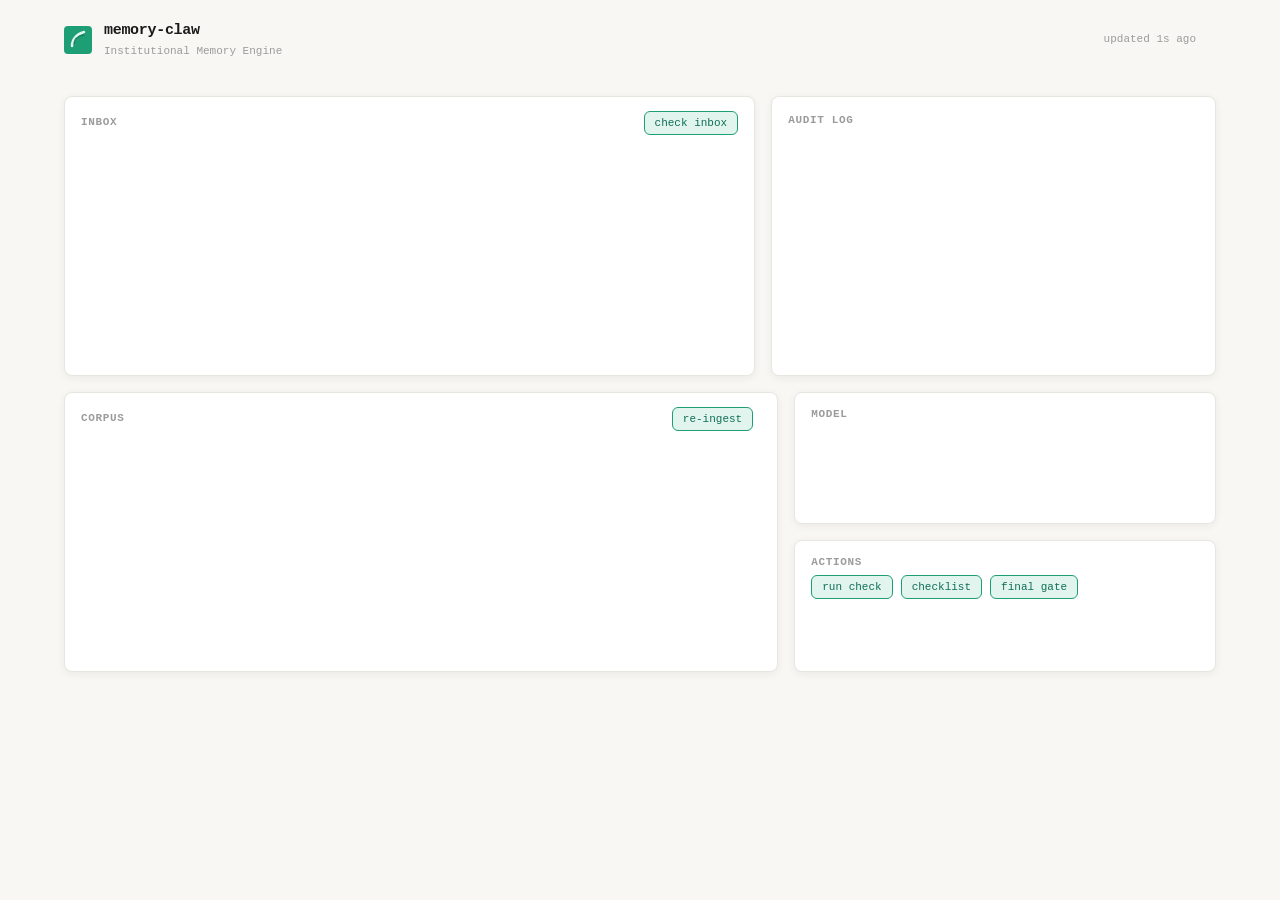
==== dashboard/static/index.html @ 3e333853 "added dashboard features" ====
<!DOCTYPE html>
<html lang="en">
<head>
  <meta charset="UTF-8" />
  <meta name="viewport" content="width=device-width, initial-scale=1" />
  <title>memory-claw</title>
  <style>
    :root {
      --teal-dark: #0F6E56;
      --teal: #1D9E75;
      --teal-light: #E1F5EE;
      --amber-dark: #BA7517;
      --amber-light: #FAEEDA;
      --purple-dark: #534AB7;
      --purple-light: #EEEDFE;
      --bg: #f8f7f4;
      --panel: #ffffff;
      --stat-bg: #f3f2ef;
      --border: #e8e6e0;
      --text: #1a1a1a;
      --secondary: #6b6b6b;
      --muted: #9b9b9b;
      --gray-bg: #eceae6;
      --gray-dot: #8a8a8a;
      --red: #c0392b;
      --blue: #2563eb;
      --font: ui-monospace, SFMono-Regular, Menlo, Monaco, Consolas, "Liberation Mono", monospace;
    }
    * { box-sizing: border-box; margin: 0; padding: 0; }
    body {
      font-family: var(--font);
      background: var(--bg);
      color: var(--text);
      font-size: 13px;
      line-height: 1.45;
      min-height: 100vh;
    }
    .wrap { max-width: 1200px; margin: 0 auto; padding: 20px 24px 32px; }
    .topbar {
      display: flex;
      align-items: center;
      justify-content: space-between;
      gap: 16px;
      margin-bottom: 20px;
      flex-wrap: wrap;
    }
    .brand { display: flex; align-items: center; gap: 12px; }
    .logo { width: 28px; height: 28px; flex-shrink: 0; }
    .brand-title { font-weight: 700; font-size: 15px; letter-spacing: -0.02em; }
    .brand-sub { font-size: 11px; color: var(--muted); margin-top: 2px; }
    .topbar-right { display: flex; align-items: center; gap: 10px; flex-wrap: wrap; }
    .updated { font-size: 11px; color: var(--muted); }
    .hostname { font-size: 11px; color: var(--secondary); }
    .pills { display: flex; gap: 8px; flex-wrap: wrap; }
    .pill {
      display: inline-flex;
      align-items: center;
      gap: 6px;
      padding: 4px 10px;
      border-radius: 999px;
      font-size: 11px;
      border: 1px solid var(--border);
      background: var(--panel);
    }
    .pill.ok { background: var(--teal-light); border-color: #b8e6d8; color: var(--teal-dark); }
    .pill.warn { background: var(--amber-light); border-color: #ecd9a8; color: var(--amber-dark); }
    .pill-dot { width: 6px; height: 6px; border-radius: 50%; background: currentColor; }
    .threshold-pill {
      font-size: 11px;
      color: var(--teal-dark);
      background: var(--teal-light);
      padding: 4px 10px;
      border-radius: 999px;
      border: 1px solid #b8e6d8;
    }
    .stats {
      display: grid;
      grid-template-columns: repeat(4, 1fr);
      gap: 12px;
      margin-bottom: 16px;
    }
    @media (max-width: 900px) { .stats { grid-template-columns: repeat(2, 1fr); } }
    .stat {
      background: var(--stat-bg);
      border-radius: 8px;
      padding: 16px 18px;
    }
    .stat-value { font-size: 28px; font-weight: 700; line-height: 1.1; }
    .stat-label { font-size: 12px; color: var(--secondary); margin-top: 4px; }
    .stat-sub { font-size: 10px; color: var(--muted); margin-top: 6px; }
    .row { display: flex; gap: 16px; margin-bottom: 16px; }
    .row-60-40 .col-left { flex: 0 0 60%; }
    .row-60-40 .col-right { flex: 0 0 calc(40% - 16px); }
    .row-62-38 .col-left { flex: 0 0 62%; }
    .row-62-38 .col-right { flex: 0 0 calc(38% - 16px); }
    @media (max-width: 900px) {
      .row { flex-direction: column; }
      .row .col-left, .row .col-right { flex: 1 1 auto !important; width: 100%; }
    }
    .panel {
      background: var(--panel);
      border: 1px solid var(--border);
      border-radius: 8px;
      box-shadow: 0 2px 8px rgba(0,0,0,0.06);
      padding: 14px 16px;
      height: 100%;
      min-height: 280px;
      display: flex;
      flex-direction: column;
    }
    .panel-header {
      display: flex;
      align-items: center;
      justify-content: space-between;
      margin-bottom: 12px;
      gap: 8px;
    }
    .panel-label {
      font-size: 11px;
      text-transform: uppercase;
      letter-spacing: 0.06em;
      color: var(--muted);
      font-weight: 600;
    }
    .btn-sm {
      font-family: var(--font);
      font-size: 11px;
      padding: 5px 10px;
      border-radius: 6px;
      border: 1px solid var(--teal);
      background: var(--teal-light);
      color: var(--teal-dark);
      cursor: pointer;
    }
    .btn-sm:hover { background: #d4f0e8; }
    .btn-sm:disabled { opacity: 0.6; cursor: wait; }
    .ingest-status {
      font-size: 11px;
      color: var(--teal-dark);
      margin-left: 8px;
      transition: opacity 0.4s ease;
    }
    .ingest-status.fade { opacity: 0; }
    .ingest-spinner { color: var(--muted); }
    .sparkbar {
      display: flex;
      align-items: flex-end;
      gap: 3px;
      height: 20px;
    }
    .sparkbar span {
      width: 4px;
      background: var(--teal);
      border-radius: 1px;
      min-height: 2px;
    }
    .list { flex: 1; overflow-y: auto; max-height: 420px; }
    .list-item {
      display: flex;
      gap: 10px;
      padding: 12px 0;
      border-bottom: 1px solid var(--border);
      align-items: flex-start;
    }
    .list-item.clickable { cursor: pointer; }
    .list-item.clickable:hover { background: #faf9f7; margin: 0 -8px; padding-left: 8px; padding-right: 8px; border-radius: 6px; }
    .list-item:last-child { border-bottom: none; }
    .icon-sq {
      width: 32px;
      height: 32px;
      border-radius: 6px;
      flex-shrink: 0;
      margin-top: 2px;
    }
    .icon-sq.new { background: var(--teal-light); }
    .icon-sq.sent { background: var(--purple-light); }
    .icon-sq.skipped { background: var(--gray-bg); }
    .icon-sq.processing { background: #dbeafe; }
    .item-body { flex: 1; min-width: 0; }
    .item-title { font-weight: 600; font-size: 13px; line-height: 1.3; }
    .item-filename { font-size: 10px; color: var(--muted); margin-top: 2px; }
    .item-summary { font-size: 11px; color: var(--secondary); margin-top: 6px; line-height: 1.4; }
    .item-meta-row { display: flex; flex-wrap: wrap; gap: 6px; align-items: center; margin-top: 6px; }
    .item-time { font-size: 10px; color: var(--muted); white-space: nowrap; padding-top: 2px; }
    .badge {
      display: inline-block;
      font-size: 10px;
      padding: 1px 6px;
      border-radius: 4px;
      text-transform: lowercase;
    }
    .badge.new { background: var(--teal-light); color: var(--teal-dark); }
    .badge.sent { background: var(--purple-light); color: var(--purple-dark); }
    .badge.skipped { background: var(--gray-bg); color: var(--secondary); }
    .badge.processing { background: #dbeafe; color: var(--blue); }
    .source-pill {
      font-size: 10px;
      padding: 2px 8px;
      border-radius: 4px;
      background: var(--purple-light);
      color: var(--purple-dark);
      border: 1px solid #d4d0f5;
    }
    .score-pill {
      font-size: 10px;
      padding: 2px 6px;
      border-radius: 4px;
      background: var(--teal-light);
      color: var(--teal-dark);
    }
    .channel-pill { font-size: 10px; color: var(--muted); }
    .tag {
      font-size: 10px;
      padding: 2px 6px;
      border-radius: 4px;
      margin-right: 8px;
      flex-shrink: 0;
    }
    .tag.policy { background: var(--teal-light); color: var(--teal-dark); }
    .tag.postmortem { background: var(--purple-light); color: var(--purple-dark); }
    .tag.contract { background: var(--amber-light); color: var(--amber-dark); }
    .tag.slack { background: #e8f4fc; color: #1e5a8a; }
    .tag.rfp { background: #fce8f0; color: #8a1e4a; }
    .tag.doc { background: var(--gray-bg); color: var(--secondary); }
    .audit-item {
      padding: 8px 0;
      border-bottom: 1px solid var(--border);
    }
    .audit-item.expandable { cursor: pointer; }
    .audit-item:last-child { border-bottom: none; }
    .audit-row-top { display: flex; gap: 8px; align-items: flex-start; }
    .audit-ts { color: var(--muted); width: 42px; flex-shrink: 0; font-size: 11px; }
    .audit-dot { width: 8px; height: 8px; border-radius: 50%; flex-shrink: 0; margin-top: 4px; }
    .audit-dot.ingest { background: var(--teal); }
    .audit-dot.slack_sent { background: var(--purple-dark); }
    .audit-dot.skipped { background: var(--gray-dot); }
    .audit-dot.error { background: var(--red); }
    .audit-dot.other { background: var(--muted); }
    .audit-body { flex: 1; min-width: 0; }
    .audit-label { font-size: 11px; color: var(--text); font-weight: 600; }
    .audit-preview {
      font-size: 11px;
      color: var(--secondary);
      margin-top: 4px;
      line-height: 1.4;
      display: -webkit-box;
      -webkit-line-clamp: 2;
      -webkit-box-orient: vertical;
      overflow: hidden;
    }
    .audit-sub { font-size: 10px; color: var(--muted); margin-top: 3px; }
    .audit-sub.error { color: var(--red); }
    .audit-toggle { font-size: 10px; color: var(--teal); margin-top: 4px; display: inline-block; }
    .audit-full {
      margin-top: 8px;
      padding: 10px 12px;
      background: var(--stat-bg);
      border-radius: 6px;
      border: 1px solid var(--border);
      font-size: 11px;
      line-height: 1.5;
      white-space: pre-wrap;
      word-break: break-word;
    }
    .corpus-row {
      display: flex;
      align-items: center;
      padding: 8px 0;
      border-bottom: 1px solid var(--border);
      font-size: 12px;
    }
    .corpus-row:last-child { border-bottom: none; }
    .corpus-name { flex: 1; overflow: hidden; text-overflow: ellipsis; white-space: nowrap; }
    .corpus-chunks { color: var(--muted); font-size: 11px; margin-left: 8px; }
    .stack-right { display: flex; flex-direction: column; gap: 16px; height: 100%; }
    .panel-compact { min-height: auto; }
    .kv-table { width: 100%; font-size: 12px; }
    .kv-table tr td { padding: 6px 0; border-bottom: 1px solid var(--border); }
    .kv-table tr:last-child td { border-bottom: none; }
    .kv-table td:first-child { color: var(--muted); width: 38%; }
    .kv-table td:last-child { color: var(--text); word-break: break-all; }
    .actions { display: flex; gap: 8px; flex-wrap: wrap; margin-top: 4px; }
    .empty {
      padding: 24px 12px;
      text-align: center;
      color: var(--muted);
      font-size: 12px;
    }
  </style>
</head>
<body>
  <div class="wrap">
    <header class="topbar">
      <div class="brand">
        <svg class="logo" viewBox="0 0 28 28" fill="none" xmlns="http://www.w3.org/2000/svg" aria-hidden="true">
          <rect width="28" height="28" rx="4" fill="#1D9E75"/>
          <path d="M8 20C8 14 12 8 20 6" stroke="#E1F5EE" stroke-width="2.5" stroke-linecap="round"/>
          <path d="M10 18C10 13 14 10 20 9" stroke="#0F6E56" stroke-width="1.5" stroke-linecap="round" opacity="0.6"/>
        </svg>
        <div>
          <div class="brand-title">memory-claw</div>
          <div class="brand-sub">Institutional Memory Engine</div>
        </div>
      </div>
      <div class="topbar-right">
        <span class="updated" id="updated">updated —</span>
        <span class="hostname" id="hostname"></span>
        <div class="pills" id="status-pills"></div>
      </div>
    </header>

    <section class="stats" id="stats"></section>

    <section class="row row-60-40">
      <div class="col-left">
        <div class="panel">
          <div class="panel-header">
            <span class="panel-label">inbox</span>
            <button type="button" class="btn-sm" id="btn-check-inbox" onclick="window.location.href='/inbox'">check inbox</button>
          </div>
          <div class="list" id="inbox-list"></div>
        </div>
      </div>
      <div class="col-right">
        <div class="panel">
          <div class="panel-header">
            <span class="panel-label">audit log</span>
            <div class="sparkbar" id="sparkbar"></div>
          </div>
          <div class="list" id="audit-list"></div>
        </div>
      </div>
    </section>

    <section class="row row-62-38">
      <div class="col-left">
        <div class="panel">
          <div class="panel-header">
            <span class="panel-label">corpus</span>
            <span style="display:flex;align-items:center">
              <button type="button" class="btn-sm" id="btn-reingest">re-ingest</button>
              <span class="ingest-status" id="ingest-status" aria-live="polite"></span>
            </span>
          </div>
          <div class="list" id="corpus-list"></div>
        </div>
      </div>
      <div class="col-right">
        <div class="stack-right">
          <div class="panel panel-compact">
            <span class="panel-label">model</span>
            <table class="kv-table" id="model-table"></table>
          </div>
          <div class="panel panel-compact">
            <span class="panel-label">actions</span>
            <div class="actions">
              <button type="button" class="btn-sm" id="btn-run-check" onclick="window.location.href='/inbox'">run check</button>
              <button type="button" class="btn-sm" id="btn-checklist" onclick="window.location.href='/checklist'">checklist</button>
              <button type="button" class="btn-sm" id="btn-final-gate" onclick="window.location.href='/final-gate'">final gate</button>
            </div>
          </div>
        </div>
      </div>
    </section>
  </div>

  <script>
    const POLL_MS = 8000;
    let lastFetch = Date.now();
    let auditExpanded = new Set();

    function esc(s) {
      const d = document.createElement("div");
      d.textContent = s == null ? "" : String(s);
      return d.innerHTML;
    }

    function sourceBasename(src) {
      if (!src) return "";
      const parts = src.split("/");
      return parts[parts.length - 1] || src;
    }

    function buildSparkbar(events) {
      const recent = events.slice(-7);
      const buckets = new Map();
      recent.forEach((ev) => {
        if (!ev.ts) return;
        const h = String(ev.ts).split(":")[0] || "0";
        buckets.set(h, (buckets.get(h) || 0) + 1);
      });
      const counts = recent.length ? [...buckets.values()] : [0, 0, 0, 0, 0, 0, 0];
      while (counts.length < 7) counts.push(0);
      return counts.slice(0, 7);
    }

    function auditDotClass(ev) {
      const t = (ev.event || "").toLowerCase();
      if (t.includes("ingest")) return "ingest";
      if (t === "slack_sent") return "slack_sent";
      if (t.includes("skipped")) return "skipped";
      if (t.includes("error") || ev.error) return "error";
      return "other";
    }

    function auditLabel(ev) {
      const t = ev.event || "event";
      if (t === "slack_sent") return "slack_sent";
      if (t.includes("skipped")) return "skipped";
      if (t.includes("ingest")) return "ingest";
      if (ev.error) return "error";
      return t;
    }

    function renderStatus(data) {
      const pills = [
        { label: "OpenClaw", ok: data.openclaw_ok },
        { label: "Ollama", ok: data.ollama_ok },
        { label: "Chroma", ok: data.chroma_ok },
        { label: "Slack", ok: data.slack_ok },
        { label: "Webhook", ok: data.slack_webhook_ok },
      ];
      const threshold = data.relevance_threshold != null
        ? `<span class="threshold-pill">gate ${Number(data.relevance_threshold).toFixed(2)}</span>`
        : "";
      document.getElementById("status-pills").innerHTML = pills
        .map((p) => `<span class="pill ${p.ok ? "ok" : "warn"}"><span class="pill-dot"></span>${esc(p.label)}</span>`)
        .join("") + threshold;
      document.getElementById("hostname").textContent = data.machine || "";
    }

    function renderStats(data) {
      const cards = [
        { label: "Corpus docs", value: data.corpus_docs, sub: "company/corpus/" },
        { label: "Inbox queue", value: data.inbox_unprocessed, sub: `${data.inbox_total} total in inbox` },
        { label: "Slack sent", value: data.slack_sent, sub: "audit_log.jsonl slack_sent" },
        { label: "Vector chunks", value: data.vector_chunks, sub: "chroma_db / org_memory" },
      ];
      document.getElementById("stats").innerHTML = cards
        .map(
          (c) => `<div class="stat"><div class="stat-value">${esc(c.value)}</div><div class="stat-label">${esc(c.label)}</div><div class="stat-sub">${esc(c.sub)}</div></div>`
        )
        .join("");
    }

    function renderInbox(items) {
      const el = document.getElementById("inbox-list");
      if (!items.length) {
        el.innerHTML = '<div class="empty">No inbox files yet — drop drafts in company/inbox/</div>';
        return;
      }
      el.innerHTML = items
        .map((item) => {
          const pills = [];
          if (item.matched_source) pills.push(`<span class="source-pill">${esc(sourceBasename(item.matched_source))}</span>`);
          if (item.score != null) pills.push(`<span class="score-pill">${esc(Number(item.score).toFixed(2))}</span>`);
          if (item.slack_channel && item.status === "sent") pills.push(`<span class="channel-pill">${esc(item.slack_channel)}</span>`);
          return `<div class="list-item clickable" onclick="window.location.href='/inbox#${encodeURIComponent(item.path)}'">
            <div class="icon-sq ${esc(item.status)}"></div>
            <div class="item-body">
              <div class="item-title">${esc(item.title)} <span class="badge ${esc(item.status)}">${esc(item.status)}</span></div>
              <div class="item-filename">${esc(item.name)}</div>
              <div class="item-summary">${esc(item.summary)}</div>
              ${pills.length ? `<div class="item-meta-row">${pills.join("")}</div>` : ""}
            </div>
            <span class="item-time">${esc(item.mtime_ago)}</span>
          </div>`;
        })
        .join("");
    }

    function renderAudit(events) {
      const heights = buildSparkbar(events);
      const maxH = Math.max(...heights, 1);
      document.getElementById("sparkbar").innerHTML = heights
        .map((h) => `<span style="height:${Math.max(2, (h / maxH) * 18)}px"></span>`)
        .join("");

      const el = document.getElementById("audit-list");
      const show = events.slice(-20).reverse();
      if (!show.length) {
        el.innerHTML = '<div class="empty">No audit events — audit_log.jsonl</div>';
        return;
      }

      el.innerHTML = show
        .map((ev) => {
          const key = `${ev.ts || ""}|${ev.event}|${ev.draft || ""}|${(ev.message_preview || "").slice(0, 24)}`;
          const expanded = auditExpanded.has(key);
          const isSlack = ev.event === "slack_sent" && ev.full_message;
          let sub = "";
          if (ev.event === "skipped" && ev.draft) sub = `<div class="audit-sub">skipped draft: ${esc(ev.draft)}</div>`;
          else if (ev.ingest_detail) sub = `<div class="audit-sub">${esc(ev.ingest_detail)}</div>`;
          else if (ev.error) sub = `<div class="audit-sub error">${esc(ev.error)}</div>`;
          else if (ev.source && ev.event !== "slack_sent") sub = `<div class="audit-sub">${esc(sourceBasename(ev.source))}</div>`;
          const preview = ev.message_preview ? `<div class="audit-preview">${esc(ev.message_preview)}</div>` : "";
          const toggle = isSlack ? `<span class="audit-toggle">${expanded ? "hide message ▴" : "view full message ▾"}</span>` : "";
          const full = isSlack && expanded ? `<div class="audit-full">${esc(ev.full_message)}</div>` : "";
          return `<div class="audit-item ${isSlack ? "expandable" : ""}" data-audit-key="${esc(key)}">
            <div class="audit-row-top">
              <span class="audit-ts">${esc(ev.ts || "—")}</span>
              <span class="audit-dot ${auditDotClass(ev)}"></span>
              <div class="audit-body">
                <div class="audit-label">${esc(auditLabel(ev))}</div>
                ${preview}${sub}${toggle}${full}
              </div>
            </div>
          </div>`;
        })
        .join("");

      el.querySelectorAll(".audit-item.expandable").forEach((node) => {
        node.addEventListener("click", () => {
          const key = node.getAttribute("data-audit-key");
          if (auditExpanded.has(key)) auditExpanded.delete(key);
          else auditExpanded.add(key);
          renderAudit(window._auditEvents || []);
        });
      });
    }

    function renderCorpus(items) {
      const el = document.getElementById("corpus-list");
      if (!items.length) {
        el.innerHTML = '<div class="empty">No corpus documents — add files under company/corpus/</div>';
        return;
      }
      el.innerHTML = items
        .map(
          (item) => `<div class="corpus-row">
            <span class="tag ${esc(item.tag)}">${esc(item.tag)}</span>
            <span class="corpus-name">${esc(item.name)}</span>
            <span class="corpus-chunks">${esc(item.chunks)} chunks</span>
          </div>`
        )
        .join("");
    }

    function renderModel(data) {
      const rows = [
        ["inference", data.inference_model],
        ["embeddings", data.embedding_model],
        ["ollama", data.ollama_url],
        ["relevance gate", data.relevance_threshold],
        ["top_k", data.top_k],
        ["chunk_size", data.chunk_size],
        ["chunk_overlap", data.chunk_overlap],
        ["vector db", data.vector_db],
        ["driver", data.driver],
      ];
      document.getElementById("model-table").innerHTML = rows
        .map(([k, v]) => `<tr><td>${esc(k)}</td><td>${esc(v)}</td></tr>`)
        .join("");
    }

    function setUpdated() {
      const sec = Math.floor((Date.now() - lastFetch) / 1000);
      document.getElementById("updated").textContent = `updated ${sec}s ago`;
    }

    async function refresh() {
      try {
        const [status, stats, inbox, corpus, audit, model] = await Promise.all([
          fetch("/api/status").then((r) => r.json()),
          fetch("/api/stats").then((r) => r.json()),
          fetch("/api/inbox").then((r) => r.json()),
          fetch("/api/corpus").then((r) => r.json()),
          fetch("/api/audit").then((r) => r.json()),
          fetch("/api/model").then((r) => r.json()),
        ]);
        lastFetch = Date.now();
        window._auditEvents = audit;
        renderStatus(status);
        renderStats(stats);
        renderInbox(inbox);
        renderCorpus(corpus);
        renderAudit(audit);
        renderModel(model);
        setUpdated();
      } catch (e) {
        console.error(e);
      }
    }

    async function runReingest() {
      const btn = document.getElementById("btn-reingest");
      const statusEl = document.getElementById("ingest-status");
      btn.disabled = true;
      statusEl.classList.remove("fade");
      statusEl.innerHTML = '<span class="ingest-spinner">...</span>';
      try {
        const data = await fetch("/api/run/ingest", { method: "POST" }).then((r) => r.json());
        const msg = data.added > 0
          ? `✓ ${data.added} doc${data.added === 1 ? "" : "s"} added`
          : "✓ already up to date";
        statusEl.textContent = msg;
        refresh();
      } catch (e) {
        statusEl.textContent = "✗ ingest failed";
      } finally {
        btn.disabled = false;
        setTimeout(() => statusEl.classList.add("fade"), 4000);
        setTimeout(() => { statusEl.textContent = ""; statusEl.classList.remove("fade"); }, 4500);
      }
    }

    document.getElementById("btn-reingest").addEventListener("click", runReingest);

    refresh();
    setInterval(refresh, POLL_MS);
    setInterval(setUpdated, 1000);
  </script>
</body>
</html>
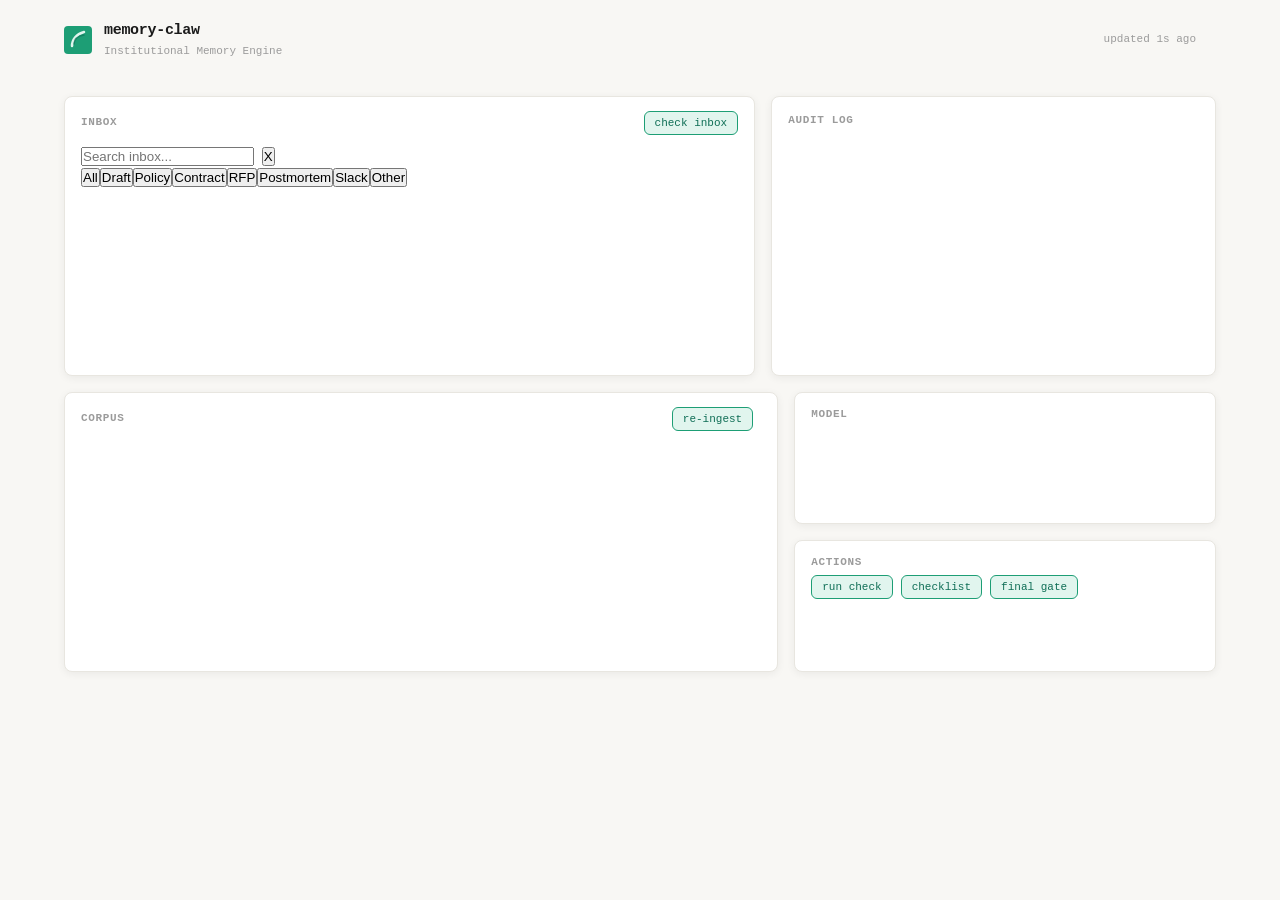
==== commit 4aeba298: "feat: add inbox search/filter and reingest error UX" ====
--- a/dashboard/static/index.html
+++ b/dashboard/static/index.html
@@ -287,6 +287,7 @@
       font-size: 12px;
     }
   </style>
+  <link rel="stylesheet" href="/static/controls.css" />
 </head>
 <body>
   <div class="wrap">
@@ -317,6 +318,13 @@
           <div class="panel-header">
             <span class="panel-label">inbox</span>
             <button type="button" class="btn-sm" id="btn-check-inbox" onclick="window.location.href='/inbox'">check inbox</button>
+          </div>
+          <div class="inbox-controls">
+            <div class="search-wrap">
+              <input class="search-input" id="inbox-search" type="search" placeholder="Search inbox..." autocomplete="off" />
+              <button class="search-clear" id="inbox-search-clear" type="button" aria-label="Clear search">X</button>
+            </div>
+            <div class="filter-bar" id="inbox-filter-bar"></div>
           </div>
           <div class="list" id="inbox-list"></div>
         </div>
@@ -368,6 +376,14 @@
     const POLL_MS = 8000;
     let lastFetch = Date.now();
     let auditExpanded = new Set();
+    const INBOX_FILTERS = [
+      ["all", "All"], ["draft", "Draft"], ["policy", "Policy"],
+      ["contract", "Contract"], ["rfp", "RFP"], ["postmortem", "Postmortem"],
+      ["slack", "Slack"], ["other", "Other"],
+    ];
+    let inboxTypeFilter = "all";
+    let inboxSearchTerm = "";
+    let inboxSearchTimer = null;
 
     function esc(s) {
       const d = document.createElement("div");
@@ -379,6 +395,57 @@
       if (!src) return "";
       const parts = src.split("/");
       return parts[parts.length - 1] || src;
+    }
+
+    function renderInboxFilters() {
+      document.getElementById("inbox-filter-bar").innerHTML = INBOX_FILTERS
+        .map(([val, label]) =>
+          `<button type="button" class="filter-btn ${val === inboxTypeFilter ? "active" : ""}" data-filter="${esc(val)}">${esc(label)}</button>`
+        ).join("");
+      document.querySelectorAll("#inbox-filter-bar .filter-btn").forEach((btn) => {
+        btn.addEventListener("click", () => {
+          inboxTypeFilter = btn.dataset.filter || "all";
+          renderInboxFilters();
+          applyInboxFilters();
+        });
+      });
+    }
+
+    function applyInboxFilters() {
+      const rows = [...document.querySelectorAll("#inbox-list .list-item")];
+      let visible = 0;
+      rows.forEach((row) => {
+        const typeOk = inboxTypeFilter === "all" || row.dataset.type === inboxTypeFilter;
+        const textOk = !inboxSearchTerm || (row.dataset.search || "").includes(inboxSearchTerm);
+        row.hidden = !(typeOk && textOk);
+        if (!row.hidden) visible++;
+      });
+      const old = document.querySelector("#inbox-list .filtered-empty");
+      if (old) old.remove();
+      if (rows.length && !visible) {
+        document.getElementById("inbox-list").insertAdjacentHTML("beforeend",
+          '<div class="filtered-empty">No inbox items match filters</div>');
+      }
+    }
+
+    function setupInboxSearch() {
+      const input = document.getElementById("inbox-search");
+      const clear = document.getElementById("inbox-search-clear");
+      input.addEventListener("input", () => {
+        clear.classList.toggle("visible", input.value.length > 0);
+        clearTimeout(inboxSearchTimer);
+        inboxSearchTimer = setTimeout(() => {
+          inboxSearchTerm = input.value.trim().toLowerCase();
+          applyInboxFilters();
+        }, 200);
+      });
+      clear.addEventListener("click", () => {
+        input.value = "";
+        inboxSearchTerm = "";
+        clear.classList.remove("visible");
+        applyInboxFilters();
+        input.focus();
+      });
     }
 
     function buildSparkbar(events) {
@@ -455,7 +522,10 @@
           if (item.matched_source) pills.push(`<span class="source-pill">${esc(sourceBasename(item.matched_source))}</span>`);
           if (item.score != null) pills.push(`<span class="score-pill">${esc(Number(item.score).toFixed(2))}</span>`);
           if (item.slack_channel && item.status === "sent") pills.push(`<span class="channel-pill">${esc(item.slack_channel)}</span>`);
-          return `<div class="list-item clickable" onclick="window.location.href='/inbox#${encodeURIComponent(item.path)}'">
+          const itemType = item.type || "other";
+          const searchText = [item.path, item.name, item.title, item.matched_source, sourceBasename(item.matched_source), item.summary]
+            .filter(Boolean).map(s => String(s).toLowerCase()).join(" ");
+          return `<div class="list-item clickable" data-type="${esc(itemType)}" data-search="${esc(searchText)}" onclick="window.location.href='/inbox#${encodeURIComponent(item.path)}'">
             <div class="icon-sq ${esc(item.status)}"></div>
             <div class="item-body">
               <div class="item-title">${esc(item.title)} <span class="badge ${esc(item.status)}">${esc(item.status)}</span></div>
@@ -467,6 +537,7 @@
           </div>`;
         })
         .join("");
+      applyInboxFilters();
     }
 
     function renderAudit(events) {
@@ -589,14 +660,20 @@
       statusEl.classList.remove("fade");
       statusEl.innerHTML = '<span class="ingest-spinner">...</span>';
       try {
-        const data = await fetch("/api/run/ingest", { method: "POST" }).then((r) => r.json());
-        const msg = data.added > 0
-          ? `✓ ${data.added} doc${data.added === 1 ? "" : "s"} added`
-          : "✓ already up to date";
-        statusEl.textContent = msg;
-        refresh();
+        const response = await fetch("/api/run/ingest", { method: "POST" });
+        const data = await response.json();
+        if (!response.ok || data.ok === false) {
+          throw new Error(data.error || `HTTP ${response.status}`);
+        }
+        const added = Number(data.added || 0);
+        statusEl.textContent = `✓ ${added} doc${added === 1 ? "" : "s"} added`;
+        await Promise.all([
+          fetch("/api/stats").then((r) => r.json()).then(renderStats),
+          fetch("/api/corpus").then((r) => r.json()).then(renderCorpus),
+        ]);
       } catch (e) {
-        statusEl.textContent = "✗ ingest failed";
+        statusEl.classList.add("error");
+        statusEl.textContent = `✗ ${e.message || "ingest failed"}`;
       } finally {
         btn.disabled = false;
         setTimeout(() => statusEl.classList.add("fade"), 4000);
@@ -606,6 +683,8 @@
 
     document.getElementById("btn-reingest").addEventListener("click", runReingest);
 
+    renderInboxFilters();
+    setupInboxSearch();
     refresh();
     setInterval(refresh, POLL_MS);
     setInterval(setUpdated, 1000);
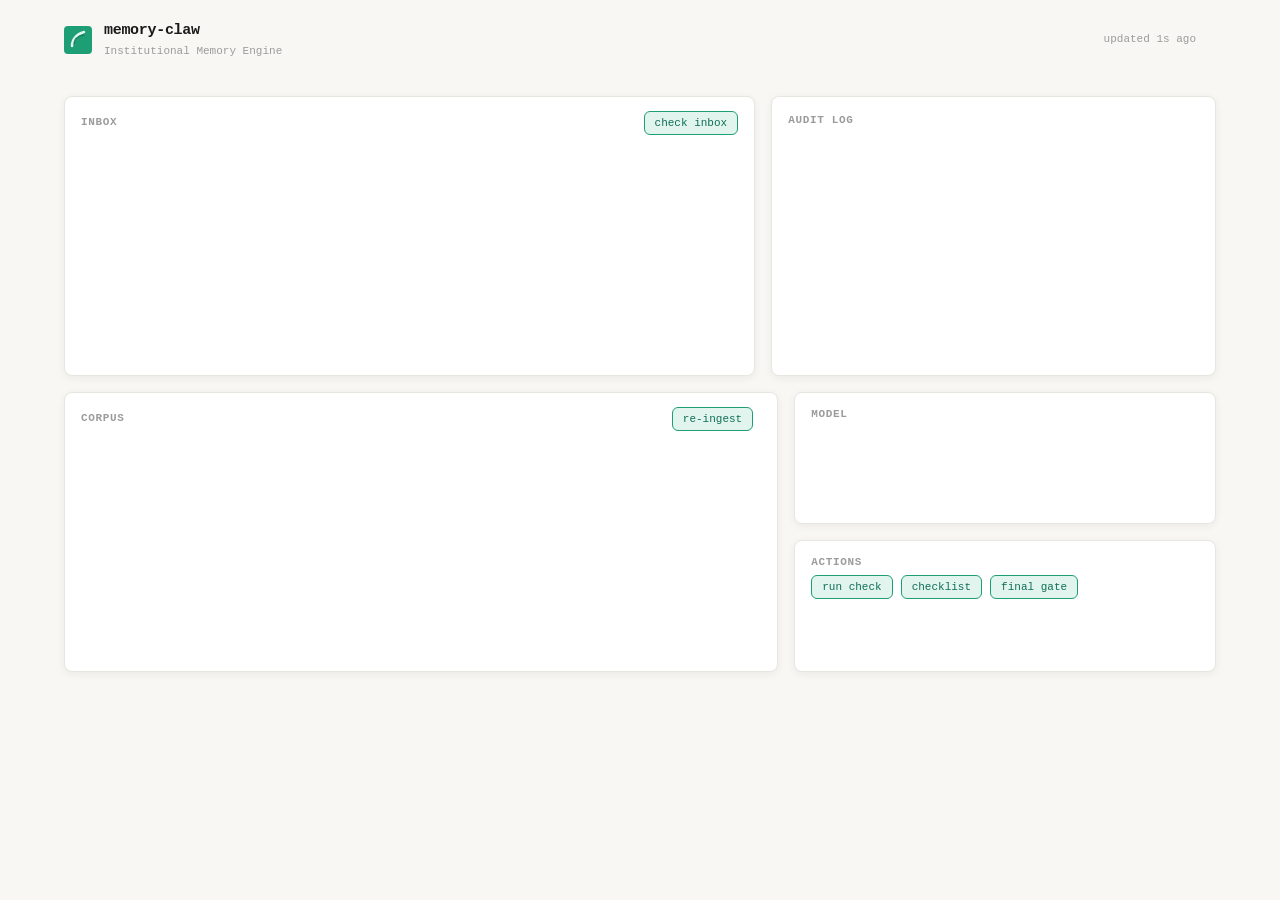
==== commit bf481819: "feat: multi-channel Slack listener and OpenClaw routing Add LISTENER_CHANNELS=* for unprompted repli" ====
--- a/dashboard/static/index.html
+++ b/dashboard/static/index.html
@@ -287,7 +287,6 @@
       font-size: 12px;
     }
   </style>
-  <link rel="stylesheet" href="/static/controls.css" />
 </head>
 <body>
   <div class="wrap">
@@ -318,13 +317,6 @@
           <div class="panel-header">
             <span class="panel-label">inbox</span>
             <button type="button" class="btn-sm" id="btn-check-inbox" onclick="window.location.href='/inbox'">check inbox</button>
-          </div>
-          <div class="inbox-controls">
-            <div class="search-wrap">
-              <input class="search-input" id="inbox-search" type="search" placeholder="Search inbox..." autocomplete="off" />
-              <button class="search-clear" id="inbox-search-clear" type="button" aria-label="Clear search">X</button>
-            </div>
-            <div class="filter-bar" id="inbox-filter-bar"></div>
           </div>
           <div class="list" id="inbox-list"></div>
         </div>
@@ -376,14 +368,6 @@
     const POLL_MS = 8000;
     let lastFetch = Date.now();
     let auditExpanded = new Set();
-    const INBOX_FILTERS = [
-      ["all", "All"], ["draft", "Draft"], ["policy", "Policy"],
-      ["contract", "Contract"], ["rfp", "RFP"], ["postmortem", "Postmortem"],
-      ["slack", "Slack"], ["other", "Other"],
-    ];
-    let inboxTypeFilter = "all";
-    let inboxSearchTerm = "";
-    let inboxSearchTimer = null;
 
     function esc(s) {
       const d = document.createElement("div");
@@ -395,57 +379,6 @@
       if (!src) return "";
       const parts = src.split("/");
       return parts[parts.length - 1] || src;
-    }
-
-    function renderInboxFilters() {
-      document.getElementById("inbox-filter-bar").innerHTML = INBOX_FILTERS
-        .map(([val, label]) =>
-          `<button type="button" class="filter-btn ${val === inboxTypeFilter ? "active" : ""}" data-filter="${esc(val)}">${esc(label)}</button>`
-        ).join("");
-      document.querySelectorAll("#inbox-filter-bar .filter-btn").forEach((btn) => {
-        btn.addEventListener("click", () => {
-          inboxTypeFilter = btn.dataset.filter || "all";
-          renderInboxFilters();
-          applyInboxFilters();
-        });
-      });
-    }
-
-    function applyInboxFilters() {
-      const rows = [...document.querySelectorAll("#inbox-list .list-item")];
-      let visible = 0;
-      rows.forEach((row) => {
-        const typeOk = inboxTypeFilter === "all" || row.dataset.type === inboxTypeFilter;
-        const textOk = !inboxSearchTerm || (row.dataset.search || "").includes(inboxSearchTerm);
-        row.hidden = !(typeOk && textOk);
-        if (!row.hidden) visible++;
-      });
-      const old = document.querySelector("#inbox-list .filtered-empty");
-      if (old) old.remove();
-      if (rows.length && !visible) {
-        document.getElementById("inbox-list").insertAdjacentHTML("beforeend",
-          '<div class="filtered-empty">No inbox items match filters</div>');
-      }
-    }
-
-    function setupInboxSearch() {
-      const input = document.getElementById("inbox-search");
-      const clear = document.getElementById("inbox-search-clear");
-      input.addEventListener("input", () => {
-        clear.classList.toggle("visible", input.value.length > 0);
-        clearTimeout(inboxSearchTimer);
-        inboxSearchTimer = setTimeout(() => {
-          inboxSearchTerm = input.value.trim().toLowerCase();
-          applyInboxFilters();
-        }, 200);
-      });
-      clear.addEventListener("click", () => {
-        input.value = "";
-        inboxSearchTerm = "";
-        clear.classList.remove("visible");
-        applyInboxFilters();
-        input.focus();
-      });
     }
 
     function buildSparkbar(events) {
@@ -497,10 +430,15 @@
     }
 
     function renderStats(data) {
+      const skipSub =
+        data.listener_skip_total > 0
+          ? `${data.listener_skip_below_threshold || 0} below threshold, ${data.listener_skip_not_in_allowlist || 0} not allowlisted (60m)`
+          : "no listener_skip in last 60m";
       const cards = [
         { label: "Corpus docs", value: data.corpus_docs, sub: "company/corpus/" },
         { label: "Inbox queue", value: data.inbox_unprocessed, sub: `${data.inbox_total} total in inbox` },
         { label: "Slack sent", value: data.slack_sent, sub: "audit_log.jsonl slack_sent" },
+        { label: "Listener skips", value: data.listener_skip_total ?? 0, sub: skipSub },
         { label: "Vector chunks", value: data.vector_chunks, sub: "chroma_db / org_memory" },
       ];
       document.getElementById("stats").innerHTML = cards
@@ -522,10 +460,7 @@
           if (item.matched_source) pills.push(`<span class="source-pill">${esc(sourceBasename(item.matched_source))}</span>`);
           if (item.score != null) pills.push(`<span class="score-pill">${esc(Number(item.score).toFixed(2))}</span>`);
           if (item.slack_channel && item.status === "sent") pills.push(`<span class="channel-pill">${esc(item.slack_channel)}</span>`);
-          const itemType = item.type || "other";
-          const searchText = [item.path, item.name, item.title, item.matched_source, sourceBasename(item.matched_source), item.summary]
-            .filter(Boolean).map(s => String(s).toLowerCase()).join(" ");
-          return `<div class="list-item clickable" data-type="${esc(itemType)}" data-search="${esc(searchText)}" onclick="window.location.href='/inbox#${encodeURIComponent(item.path)}'">
+          return `<div class="list-item clickable" onclick="window.location.href='/inbox#${encodeURIComponent(item.path)}'">
             <div class="icon-sq ${esc(item.status)}"></div>
             <div class="item-body">
               <div class="item-title">${esc(item.title)} <span class="badge ${esc(item.status)}">${esc(item.status)}</span></div>
@@ -537,7 +472,6 @@
           </div>`;
         })
         .join("");
-      applyInboxFilters();
     }
 
     function renderAudit(events) {
@@ -660,20 +594,14 @@
       statusEl.classList.remove("fade");
       statusEl.innerHTML = '<span class="ingest-spinner">...</span>';
       try {
-        const response = await fetch("/api/run/ingest", { method: "POST" });
-        const data = await response.json();
-        if (!response.ok || data.ok === false) {
-          throw new Error(data.error || `HTTP ${response.status}`);
-        }
-        const added = Number(data.added || 0);
-        statusEl.textContent = `✓ ${added} doc${added === 1 ? "" : "s"} added`;
-        await Promise.all([
-          fetch("/api/stats").then((r) => r.json()).then(renderStats),
-          fetch("/api/corpus").then((r) => r.json()).then(renderCorpus),
-        ]);
+        const data = await fetch("/api/run/ingest", { method: "POST" }).then((r) => r.json());
+        const msg = data.added > 0
+          ? `✓ ${data.added} doc${data.added === 1 ? "" : "s"} added`
+          : "✓ already up to date";
+        statusEl.textContent = msg;
+        refresh();
       } catch (e) {
-        statusEl.classList.add("error");
-        statusEl.textContent = `✗ ${e.message || "ingest failed"}`;
+        statusEl.textContent = "✗ ingest failed";
       } finally {
         btn.disabled = false;
         setTimeout(() => statusEl.classList.add("fade"), 4000);
@@ -683,8 +611,6 @@
 
     document.getElementById("btn-reingest").addEventListener("click", runReingest);
 
-    renderInboxFilters();
-    setupInboxSearch();
     refresh();
     setInterval(refresh, POLL_MS);
     setInterval(setUpdated, 1000);
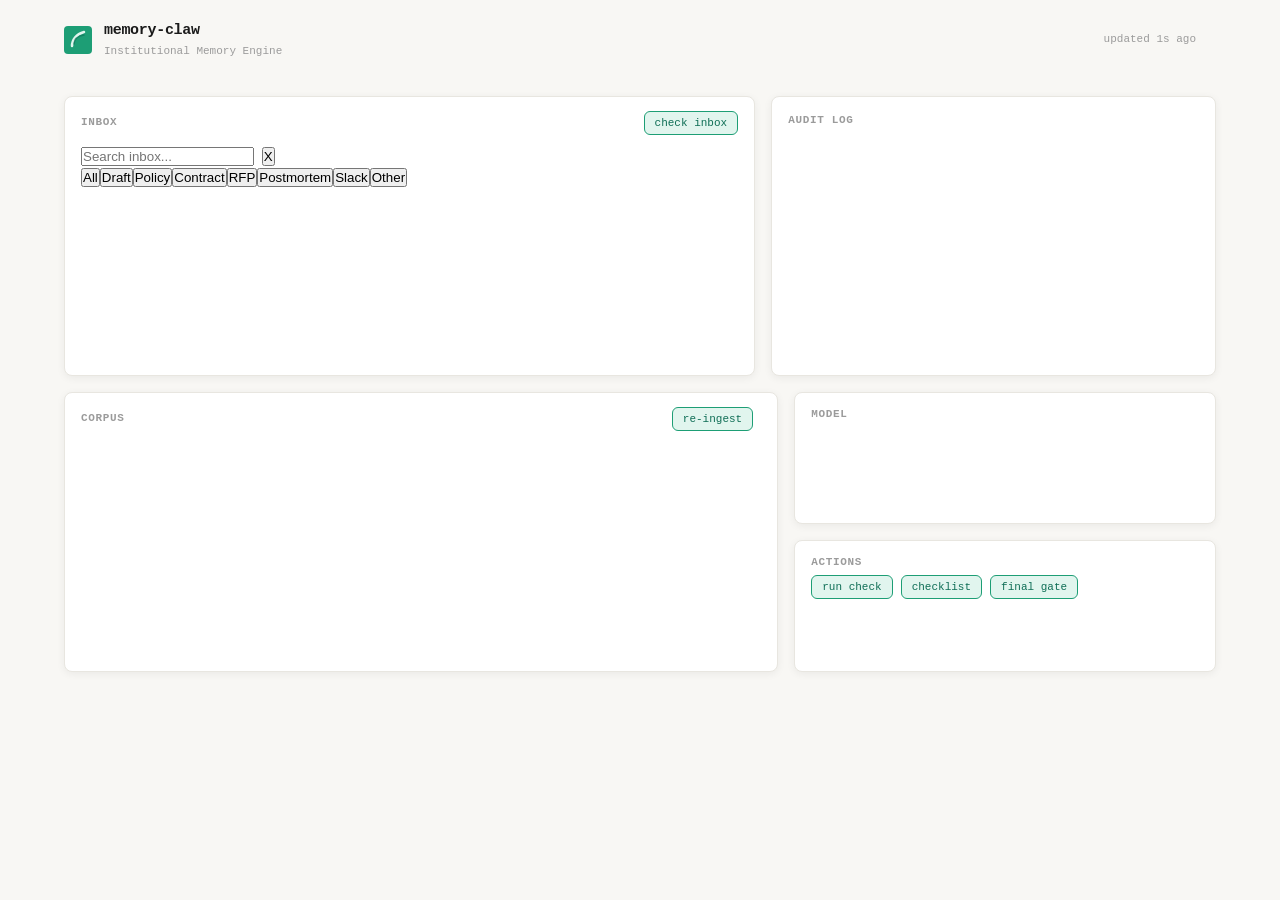
==== commit a8a0eb7f: "Merge origin/main into feature/dashboard" ====
--- a/dashboard/static/index.html
+++ b/dashboard/static/index.html
@@ -287,6 +287,7 @@
       font-size: 12px;
     }
   </style>
+  <link rel="stylesheet" href="/static/controls.css" />
 </head>
 <body>
   <div class="wrap">
@@ -317,6 +318,13 @@
           <div class="panel-header">
             <span class="panel-label">inbox</span>
             <button type="button" class="btn-sm" id="btn-check-inbox" onclick="window.location.href='/inbox'">check inbox</button>
+          </div>
+          <div class="inbox-controls">
+            <div class="search-wrap">
+              <input class="search-input" id="inbox-search" type="search" placeholder="Search inbox..." autocomplete="off" />
+              <button class="search-clear" id="inbox-search-clear" type="button" aria-label="Clear search">X</button>
+            </div>
+            <div class="filter-bar" id="inbox-filter-bar"></div>
           </div>
           <div class="list" id="inbox-list"></div>
         </div>
@@ -368,6 +376,14 @@
     const POLL_MS = 8000;
     let lastFetch = Date.now();
     let auditExpanded = new Set();
+    const INBOX_FILTERS = [
+      ["all", "All"], ["draft", "Draft"], ["policy", "Policy"],
+      ["contract", "Contract"], ["rfp", "RFP"], ["postmortem", "Postmortem"],
+      ["slack", "Slack"], ["other", "Other"],
+    ];
+    let inboxTypeFilter = "all";
+    let inboxSearchTerm = "";
+    let inboxSearchTimer = null;
 
     function esc(s) {
       const d = document.createElement("div");
@@ -379,6 +395,57 @@
       if (!src) return "";
       const parts = src.split("/");
       return parts[parts.length - 1] || src;
+    }
+
+    function renderInboxFilters() {
+      document.getElementById("inbox-filter-bar").innerHTML = INBOX_FILTERS
+        .map(([val, label]) =>
+          `<button type="button" class="filter-btn ${val === inboxTypeFilter ? "active" : ""}" data-filter="${esc(val)}">${esc(label)}</button>`
+        ).join("");
+      document.querySelectorAll("#inbox-filter-bar .filter-btn").forEach((btn) => {
+        btn.addEventListener("click", () => {
+          inboxTypeFilter = btn.dataset.filter || "all";
+          renderInboxFilters();
+          applyInboxFilters();
+        });
+      });
+    }
+
+    function applyInboxFilters() {
+      const rows = [...document.querySelectorAll("#inbox-list .list-item")];
+      let visible = 0;
+      rows.forEach((row) => {
+        const typeOk = inboxTypeFilter === "all" || row.dataset.type === inboxTypeFilter;
+        const textOk = !inboxSearchTerm || (row.dataset.search || "").includes(inboxSearchTerm);
+        row.hidden = !(typeOk && textOk);
+        if (!row.hidden) visible++;
+      });
+      const old = document.querySelector("#inbox-list .filtered-empty");
+      if (old) old.remove();
+      if (rows.length && !visible) {
+        document.getElementById("inbox-list").insertAdjacentHTML("beforeend",
+          '<div class="filtered-empty">No inbox items match filters</div>');
+      }
+    }
+
+    function setupInboxSearch() {
+      const input = document.getElementById("inbox-search");
+      const clear = document.getElementById("inbox-search-clear");
+      input.addEventListener("input", () => {
+        clear.classList.toggle("visible", input.value.length > 0);
+        clearTimeout(inboxSearchTimer);
+        inboxSearchTimer = setTimeout(() => {
+          inboxSearchTerm = input.value.trim().toLowerCase();
+          applyInboxFilters();
+        }, 200);
+      });
+      clear.addEventListener("click", () => {
+        input.value = "";
+        inboxSearchTerm = "";
+        clear.classList.remove("visible");
+        applyInboxFilters();
+        input.focus();
+      });
     }
 
     function buildSparkbar(events) {
@@ -430,15 +497,10 @@
     }
 
     function renderStats(data) {
-      const skipSub =
-        data.listener_skip_total > 0
-          ? `${data.listener_skip_below_threshold || 0} below threshold, ${data.listener_skip_not_in_allowlist || 0} not allowlisted (60m)`
-          : "no listener_skip in last 60m";
       const cards = [
         { label: "Corpus docs", value: data.corpus_docs, sub: "company/corpus/" },
         { label: "Inbox queue", value: data.inbox_unprocessed, sub: `${data.inbox_total} total in inbox` },
         { label: "Slack sent", value: data.slack_sent, sub: "audit_log.jsonl slack_sent" },
-        { label: "Listener skips", value: data.listener_skip_total ?? 0, sub: skipSub },
         { label: "Vector chunks", value: data.vector_chunks, sub: "chroma_db / org_memory" },
       ];
       document.getElementById("stats").innerHTML = cards
@@ -460,7 +522,10 @@
           if (item.matched_source) pills.push(`<span class="source-pill">${esc(sourceBasename(item.matched_source))}</span>`);
           if (item.score != null) pills.push(`<span class="score-pill">${esc(Number(item.score).toFixed(2))}</span>`);
           if (item.slack_channel && item.status === "sent") pills.push(`<span class="channel-pill">${esc(item.slack_channel)}</span>`);
-          return `<div class="list-item clickable" onclick="window.location.href='/inbox#${encodeURIComponent(item.path)}'">
+          const itemType = item.type || "other";
+          const searchText = [item.path, item.name, item.title, item.matched_source, sourceBasename(item.matched_source), item.summary]
+            .filter(Boolean).map(s => String(s).toLowerCase()).join(" ");
+          return `<div class="list-item clickable" data-type="${esc(itemType)}" data-search="${esc(searchText)}" onclick="window.location.href='/inbox#${encodeURIComponent(item.path)}'">
             <div class="icon-sq ${esc(item.status)}"></div>
             <div class="item-body">
               <div class="item-title">${esc(item.title)} <span class="badge ${esc(item.status)}">${esc(item.status)}</span></div>
@@ -472,6 +537,7 @@
           </div>`;
         })
         .join("");
+      applyInboxFilters();
     }
 
     function renderAudit(events) {
@@ -594,14 +660,20 @@
       statusEl.classList.remove("fade");
       statusEl.innerHTML = '<span class="ingest-spinner">...</span>';
       try {
-        const data = await fetch("/api/run/ingest", { method: "POST" }).then((r) => r.json());
-        const msg = data.added > 0
-          ? `✓ ${data.added} doc${data.added === 1 ? "" : "s"} added`
-          : "✓ already up to date";
-        statusEl.textContent = msg;
-        refresh();
+        const response = await fetch("/api/run/ingest", { method: "POST" });
+        const data = await response.json();
+        if (!response.ok || data.ok === false) {
+          throw new Error(data.error || `HTTP ${response.status}`);
+        }
+        const added = Number(data.added || 0);
+        statusEl.textContent = `✓ ${added} doc${added === 1 ? "" : "s"} added`;
+        await Promise.all([
+          fetch("/api/stats").then((r) => r.json()).then(renderStats),
+          fetch("/api/corpus").then((r) => r.json()).then(renderCorpus),
+        ]);
       } catch (e) {
-        statusEl.textContent = "✗ ingest failed";
+        statusEl.classList.add("error");
+        statusEl.textContent = `✗ ${e.message || "ingest failed"}`;
       } finally {
         btn.disabled = false;
         setTimeout(() => statusEl.classList.add("fade"), 4000);
@@ -611,6 +683,8 @@
 
     document.getElementById("btn-reingest").addEventListener("click", runReingest);
 
+    renderInboxFilters();
+    setupInboxSearch();
     refresh();
     setInterval(refresh, POLL_MS);
     setInterval(setUpdated, 1000);
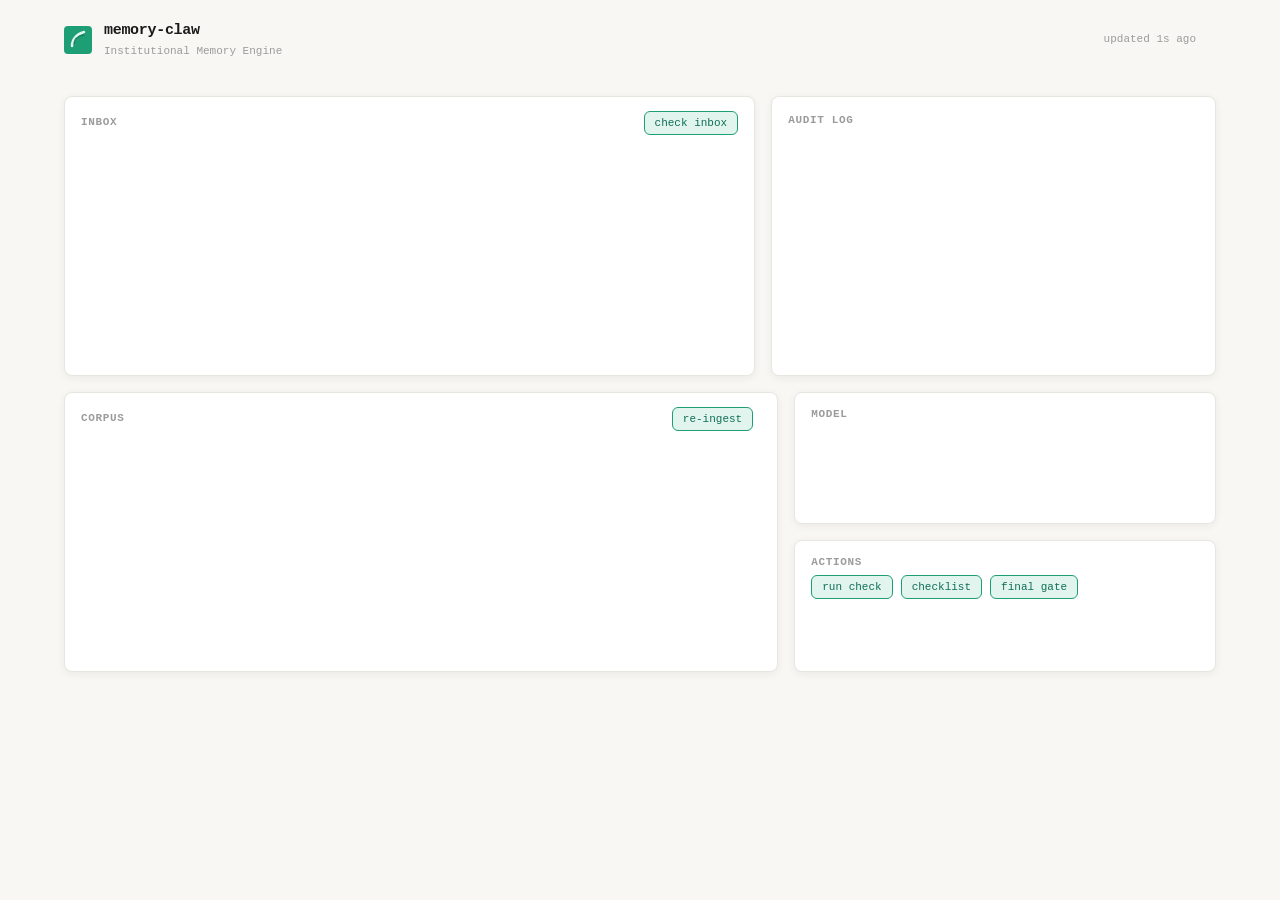
==== commit 36ffd6ca: "Merge main into feature/dashboard Resolve merge cleanly: keep inbox search/filter on /inbox only, fi" ====
--- a/dashboard/static/index.html
+++ b/dashboard/static/index.html
@@ -141,6 +141,7 @@
       transition: opacity 0.4s ease;
     }
     .ingest-status.fade { opacity: 0; }
+    .ingest-status.error { color: var(--red); }
     .ingest-spinner { color: var(--muted); }
     .sparkbar {
       display: flex;
@@ -287,7 +288,6 @@
       font-size: 12px;
     }
   </style>
-  <link rel="stylesheet" href="/static/controls.css" />
 </head>
 <body>
   <div class="wrap">
@@ -318,13 +318,6 @@
           <div class="panel-header">
             <span class="panel-label">inbox</span>
             <button type="button" class="btn-sm" id="btn-check-inbox" onclick="window.location.href='/inbox'">check inbox</button>
-          </div>
-          <div class="inbox-controls">
-            <div class="search-wrap">
-              <input class="search-input" id="inbox-search" type="search" placeholder="Search inbox..." autocomplete="off" />
-              <button class="search-clear" id="inbox-search-clear" type="button" aria-label="Clear search">X</button>
-            </div>
-            <div class="filter-bar" id="inbox-filter-bar"></div>
           </div>
           <div class="list" id="inbox-list"></div>
         </div>
@@ -376,14 +369,6 @@
     const POLL_MS = 8000;
     let lastFetch = Date.now();
     let auditExpanded = new Set();
-    const INBOX_FILTERS = [
-      ["all", "All"], ["draft", "Draft"], ["policy", "Policy"],
-      ["contract", "Contract"], ["rfp", "RFP"], ["postmortem", "Postmortem"],
-      ["slack", "Slack"], ["other", "Other"],
-    ];
-    let inboxTypeFilter = "all";
-    let inboxSearchTerm = "";
-    let inboxSearchTimer = null;
 
     function esc(s) {
       const d = document.createElement("div");
@@ -395,57 +380,6 @@
       if (!src) return "";
       const parts = src.split("/");
       return parts[parts.length - 1] || src;
-    }
-
-    function renderInboxFilters() {
-      document.getElementById("inbox-filter-bar").innerHTML = INBOX_FILTERS
-        .map(([val, label]) =>
-          `<button type="button" class="filter-btn ${val === inboxTypeFilter ? "active" : ""}" data-filter="${esc(val)}">${esc(label)}</button>`
-        ).join("");
-      document.querySelectorAll("#inbox-filter-bar .filter-btn").forEach((btn) => {
-        btn.addEventListener("click", () => {
-          inboxTypeFilter = btn.dataset.filter || "all";
-          renderInboxFilters();
-          applyInboxFilters();
-        });
-      });
-    }
-
-    function applyInboxFilters() {
-      const rows = [...document.querySelectorAll("#inbox-list .list-item")];
-      let visible = 0;
-      rows.forEach((row) => {
-        const typeOk = inboxTypeFilter === "all" || row.dataset.type === inboxTypeFilter;
-        const textOk = !inboxSearchTerm || (row.dataset.search || "").includes(inboxSearchTerm);
-        row.hidden = !(typeOk && textOk);
-        if (!row.hidden) visible++;
-      });
-      const old = document.querySelector("#inbox-list .filtered-empty");
-      if (old) old.remove();
-      if (rows.length && !visible) {
-        document.getElementById("inbox-list").insertAdjacentHTML("beforeend",
-          '<div class="filtered-empty">No inbox items match filters</div>');
-      }
-    }
-
-    function setupInboxSearch() {
-      const input = document.getElementById("inbox-search");
-      const clear = document.getElementById("inbox-search-clear");
-      input.addEventListener("input", () => {
-        clear.classList.toggle("visible", input.value.length > 0);
-        clearTimeout(inboxSearchTimer);
-        inboxSearchTimer = setTimeout(() => {
-          inboxSearchTerm = input.value.trim().toLowerCase();
-          applyInboxFilters();
-        }, 200);
-      });
-      clear.addEventListener("click", () => {
-        input.value = "";
-        inboxSearchTerm = "";
-        clear.classList.remove("visible");
-        applyInboxFilters();
-        input.focus();
-      });
     }
 
     function buildSparkbar(events) {
@@ -522,10 +456,7 @@
           if (item.matched_source) pills.push(`<span class="source-pill">${esc(sourceBasename(item.matched_source))}</span>`);
           if (item.score != null) pills.push(`<span class="score-pill">${esc(Number(item.score).toFixed(2))}</span>`);
           if (item.slack_channel && item.status === "sent") pills.push(`<span class="channel-pill">${esc(item.slack_channel)}</span>`);
-          const itemType = item.type || "other";
-          const searchText = [item.path, item.name, item.title, item.matched_source, sourceBasename(item.matched_source), item.summary]
-            .filter(Boolean).map(s => String(s).toLowerCase()).join(" ");
-          return `<div class="list-item clickable" data-type="${esc(itemType)}" data-search="${esc(searchText)}" onclick="window.location.href='/inbox#${encodeURIComponent(item.path)}'">
+          return `<div class="list-item clickable" onclick="window.location.href='/inbox#${encodeURIComponent(item.path)}'">
             <div class="icon-sq ${esc(item.status)}"></div>
             <div class="item-body">
               <div class="item-title">${esc(item.title)} <span class="badge ${esc(item.status)}">${esc(item.status)}</span></div>
@@ -537,7 +468,6 @@
           </div>`;
         })
         .join("");
-      applyInboxFilters();
     }
 
     function renderAudit(events) {
@@ -683,8 +613,6 @@
 
     document.getElementById("btn-reingest").addEventListener("click", runReingest);
 
-    renderInboxFilters();
-    setupInboxSearch();
     refresh();
     setInterval(refresh, POLL_MS);
     setInterval(setUpdated, 1000);
